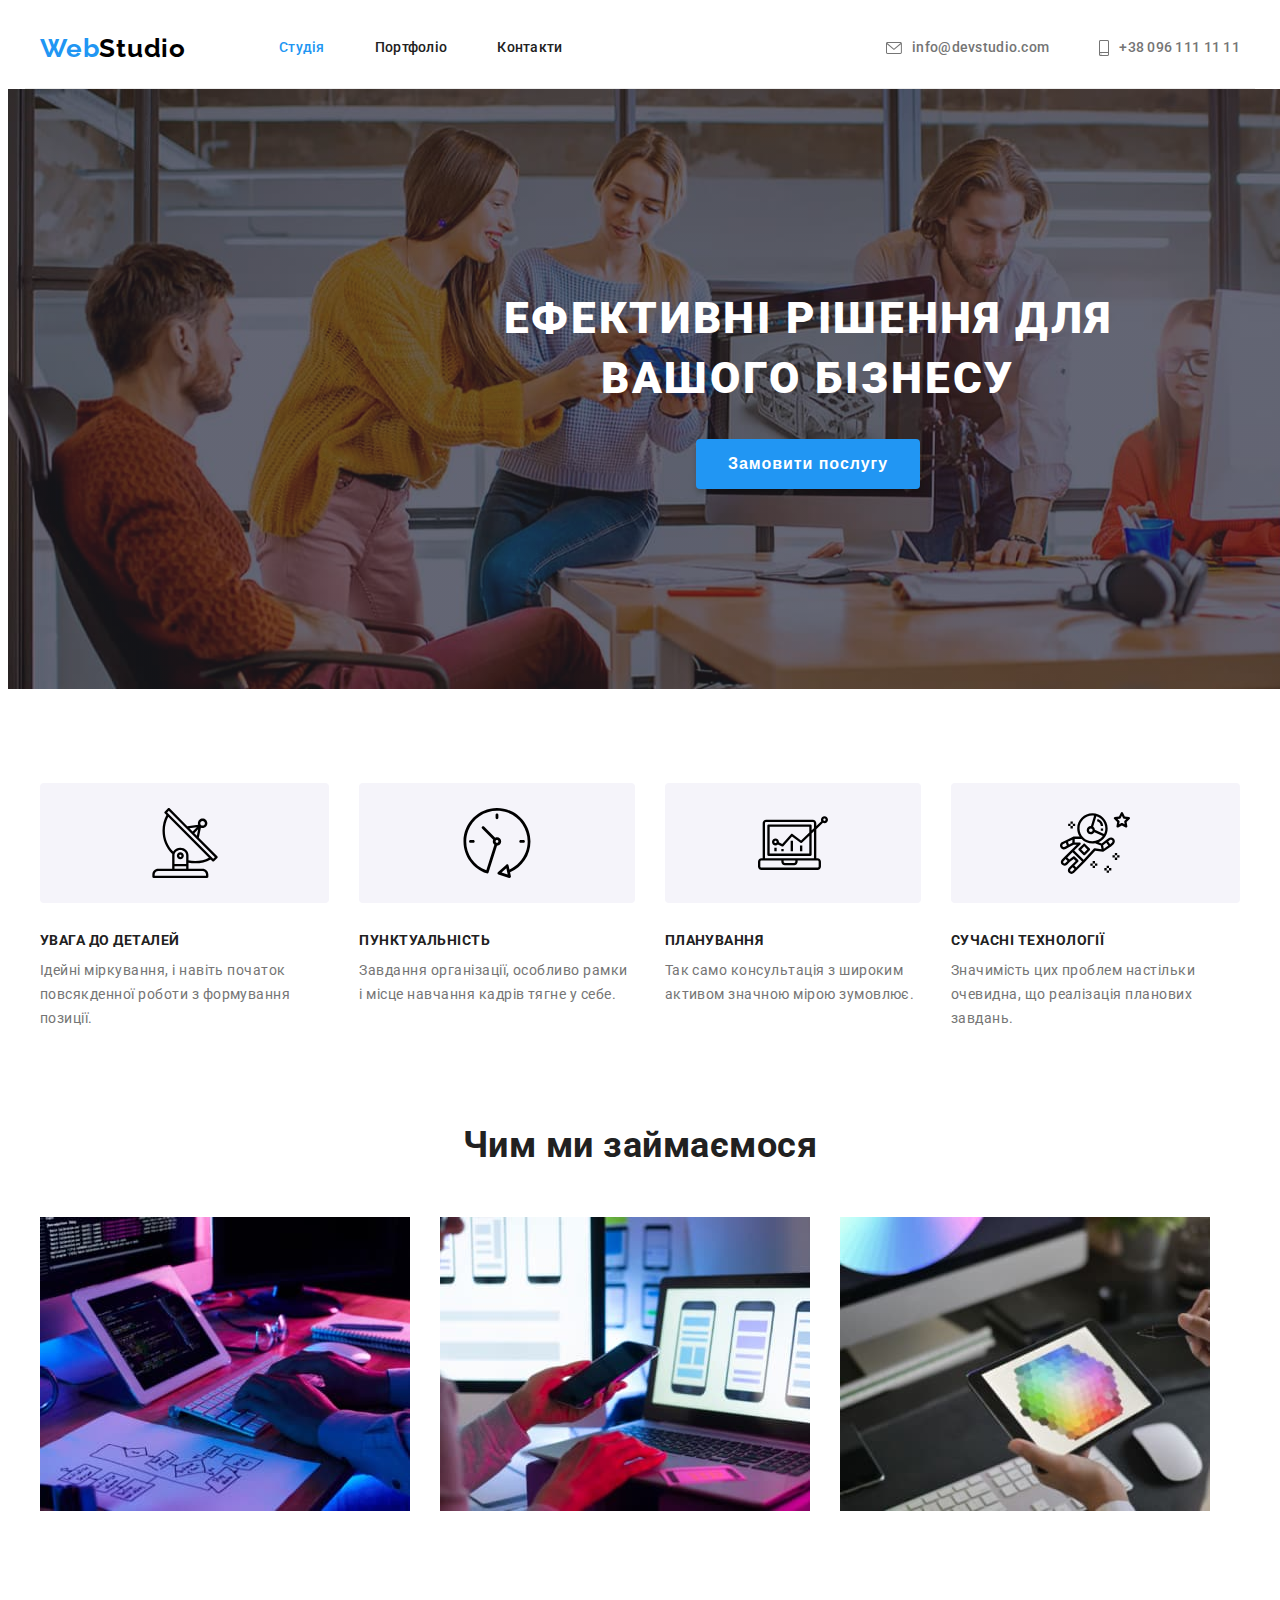
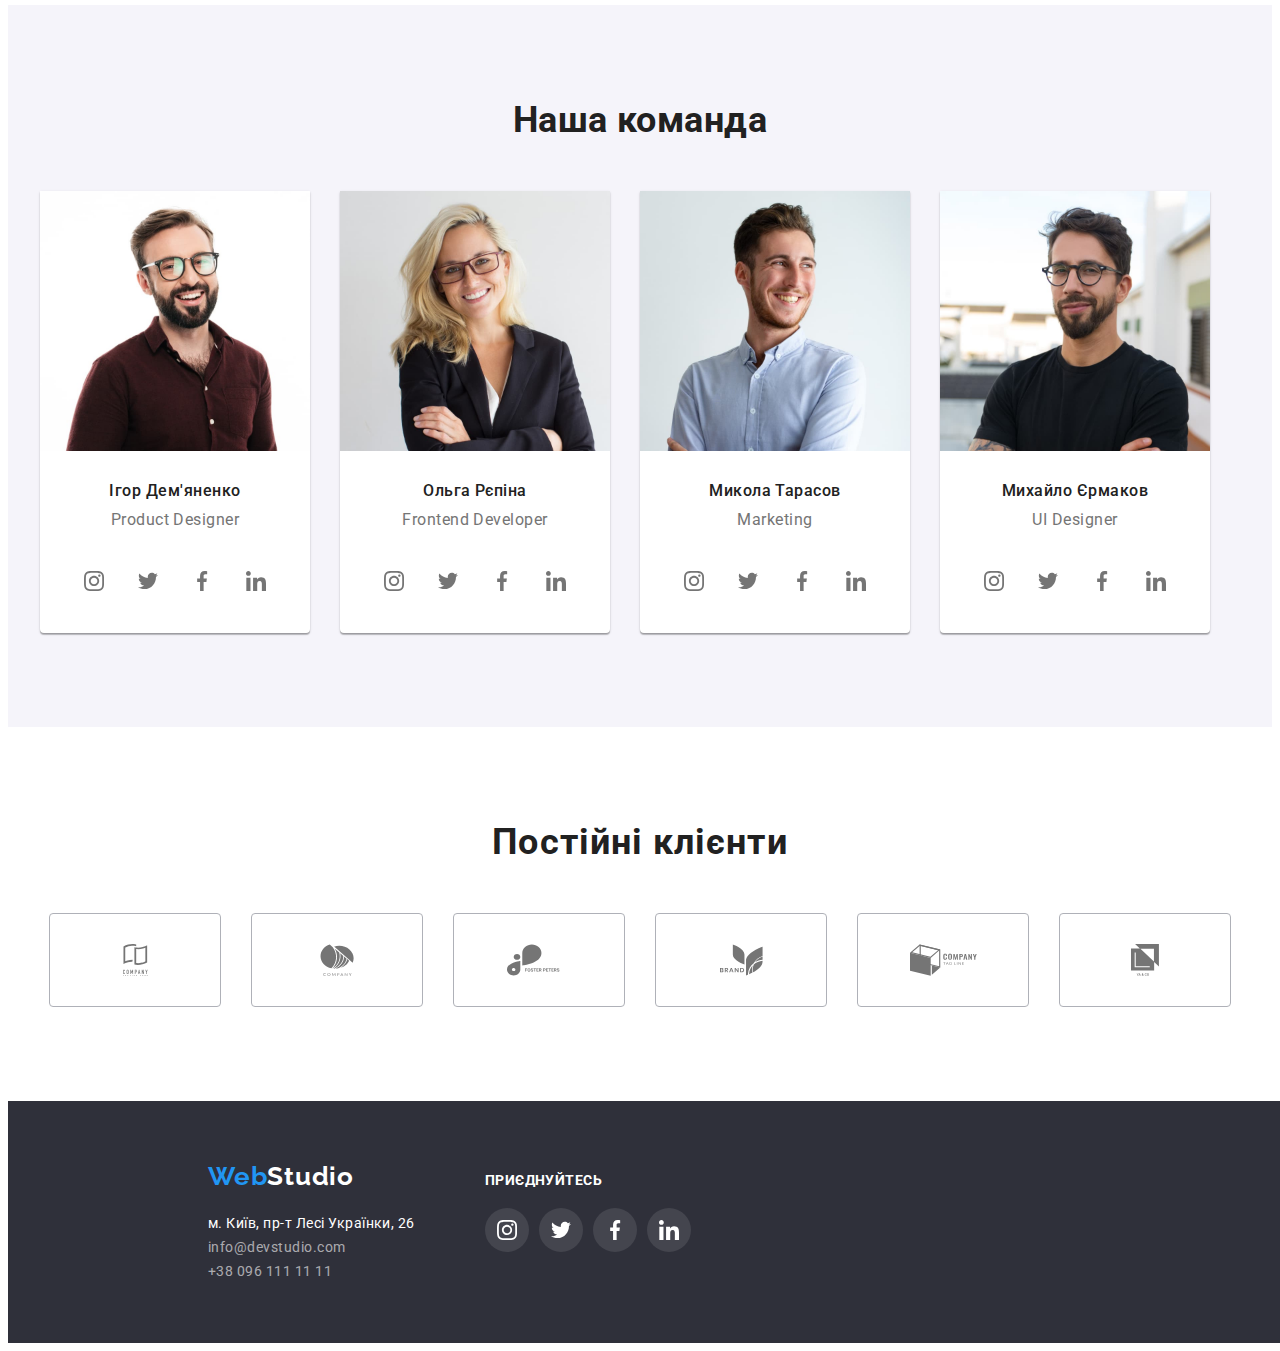
==== index.html @ c9e6741e "клонував реп №4" ====
<!DOCTYPE html>
<html lang="uk">
  <head>
    <meta charset="UTF-8" />
    <meta http-equiv="X-UA-Compatible" content="IE=edge" />
    <meta name="viewport" content="width=device-width, initial-scale=1.0" />
    <title>WebStudio</title>
    <link rel="preconnect" href="https://fonts.googleapis.com" />
    <link rel="preconnect" href="https://fonts.gstatic.com" crossorigin />
    <link rel="stylesheet" href="
    <link
      rel="stylesheet"
      href="https://cdnjs.cloudflare.com/ajax/libs/modern-normalize/2.0.0/modern-normalize.min.css"
      integrity="sha512-4xo8blKMVCiXpTaLzQSLSw3KFOVPWhm/TRtuPVc4WG6kUgjH6J03IBuG7JZPkcWMxJ5huwaBpOpnwYElP/m6wg=="
      crossorigin="anonymous"
      referrerpolicy="no-referrer"
    />
    <link
      href="https://fonts.googleapis.com/css2?family=Raleway:wght@700&family=Roboto:wght@400;500;700;900&display=swap"
      rel="stylesheet"
    />
    <link rel="stylesheet" href="./style/style.css" />
  </head>
  <body>
    <!-- ------------Шапка-------- -->
    <header class="header container">
      <div class="header_nav">
        <nav class="nav">
          <a class="logo link" href="/index.html"
            ><span class="logo_color">Web</span>Studio</a
          >
          <ul class="header_list_link list">
            <li>
              <a class="nav-link link current" href="./index.html">Студія</a>
            </li>
            <li>
              <a class="nav-link link" href="./portfolio.html">Портфоліо</a>
            </li>
            <li><a class="nav-link link" href="">Контакти</a></li>
          </ul>
        </nav>
        <div class="header_contacts">
          <a class="nav-contacts link" href="mailto:info@devstudio.com">
            <svg class="icon_contact" width="16" height="12">
              <use href="./images/symbol-defs.svg#icon_mail"></use>
            </svg>
            info@devstudio.com</a
          >

          <a class="nav-contacts link" href="tel:+380961111111"
            ><svg class="icon_contact" width="10" height="16">
              <use href="./images/symbol-defs.svg#icon_tel"></use>
            </svg>
            +38 096 111 11 11</a
          >
        </div>
      </div>
    </header>
    <!-- ------------Шапка-------- -->
    <main>
      <!-- Секція герой------------ -->
      <section class="hero">
        <div class="container">
          <h1 class="hero_title">
            Ефективні рішення для<br />
            вашого бізнесу
          </h1>
          <button class="hero-btn" type="button">Замовити послугу</button>
        </div>
      </section>
      <!-- Секція герой------------ -->
      <!-- Секція особливості----- -->
      <section class="features section">
        <h2 class="visually-hidden">Особливості</h2>
        <div class="container">
          <ul class="features_list list">
            <li>
              <div class="icon_container">
                <svg class="features_icon" width="70" height="70">
                  <use href="./images/symbol-defs.svg#icon_antena"></use>
                </svg>
              </div>
              <h3 class="features-title">УВАГА ДО ДЕТАЛЕЙ</h3>
              <p class="features-text">
                Ідейні міркування, і навіть початок повсякденної роботи з
                формування позиції.
              </p>
            </li>
            <li>
              <div class="icon_container">
                <svg class="features_icon" width="70" height="70">
                  <use href="./images/symbol-defs.svg#icon_clock"></use>
                </svg>
              </div>
              <h3 class="features-title">ПУНКТУАЛЬНІСТЬ</h3>
              <p class="features-text">
                Завдання організації, особливо рамки і місце навчання кадрів
                тягне у себе.
              </p>
            </li>
            <li>
              <div class="icon_container">
                <svg class="features_icon" width="70" height="70">
                  <use href="./images/symbol-defs.svg#icon_diagram"></use>
                </svg>
              </div>
              <h3 class="features-title">ПЛАНУВАННЯ</h3>
              <p class="features-text">
                Так само консультація з широким активом значною мірою зумовлює.
              </p>
            </li>
            <li>
              <div class="icon_container">
                <svg class="features_icon" width="70" height="70">
                  <use href="./images/symbol-defs.svg#icon_astronaut"></use>
                </svg>
              </div>
              <h3 class="features-title">СУЧАСНІ ТЕХНОЛОГІЇ</h3>
              <p class="features-text">
                Значимість цих проблем настільки очевидна, що реалізація
                планових завдань.
              </p>
            </li>
          </ul>
        </div>
      </section>
      <!-- Секція особливості----- -->
      <!-- Секція чим займаємось----- -->
      <section class="about">
        <div class="container">
          <h2 class="about-title">Чим ми займаємося</h2>
          <ul class="about-list list">
            <li>
              <img src="./images/about_img_1.jpg" width="370" alt="Компютери" />
            </li>
            <li>
              <img src="./images/about_img_2.jpg" width="370" alt="Алгоритми" />
            </li>
            <li>
              <img src="./images/about_img_3.jpg" width="370" alt="Графіка" />
            </li>
          </ul>
        </div>
      </section>
      <!-- Секція чим займаємось----- -->
      <!-- Секція команда----- -->
      <section class="team section">
        <div class="container">
          <h2 class="team-title">Наша команда</h2>
          <ul class="team-list list">
            <li class="team_list_item">
              <img
                src="./images/card_photo_1.jpg"
                width="270"
                alt="Фото працівника"
              />
              <h3 class="card-title">Ігор Дем'яненко</h3>
              <p class="card-text">Product Designer</p>
              <ul class="team_social_list list">
                <li class="team_social_item">
                  <a
                    class="team_social_link"
                    href="https://www.instagram.com/"
                    target="_blank"
                    rel="no-referrer noopener nofollow"
                  >
                    <svg class="team_social_icon" width="20" height="20">
                      <use href="/images/symbol-defs.svg#icon_instagram"></use>
                    </svg>
                  </a>
                </li>
                <li class="team_social_item">
                  <a
                    class="team_social_link"
                    href="https://twitter.com/home"
                    target="_blank"
                    rel="no-referrer noopener nofollow"
                  >
                    <svg class="team_social_icon" width="20" height="20">
                      <use href="/images/symbol-defs.svg#icon_twitter"></use>
                    </svg>
                  </a>
                </li>
                <li class="team_social_item">
                  <a
                    class="team_social_link"
                    href="https://www.facebook.com/"
                    target="_blank"
                    rel="no-referrer noopener nofollow"
                  >
                    <svg class="team_social_icon" width="20" height="20">
                      <use href="/images/symbol-defs.svg#icon_facebook"></use>
                    </svg>
                  </a>
                </li>
                <li class="team_social_item">
                  <a
                    class="team_social_link"
                    href="https://www.linkedin.com/"
                    target="_blank"
                    rel="no-referrer noopener nofollow"
                  >
                    <svg class="team_social_icon" width="20" height="20">
                      <use href="/images/symbol-defs.svg#icon_linkedin"></use>
                    </svg>
                  </a>
                </li>
              </ul>
            </li>
            <li class="team_list_item">
              <img
                src="./images/card_photo_2.jpg"
                width="270"
                alt="Фото працівника"
              />
              <h3 class="card-title">Ольга Рєпіна</h3>
              <p class="card-text">Frontend Developer</p>
              <ul class="team_social_list list">
                <li class="team_social_item">
                  <a
                    class="team_social_link"
                    href="https://www.instagram.com/"
                    target="_blank"
                    rel="no-referrer noopener nofollow"
                  >
                    <svg class="team_social_icon" width="20" height="20">
                      <use href="/images/symbol-defs.svg#icon_instagram"></use>
                    </svg>
                  </a>
                </li>
                <li class="team_social_item">
                  <a
                    class="team_social_link"
                    href="https://twitter.com/home"
                    target="_blank"
                    rel="no-referrer noopener nofollow"
                  >
                    <svg class="team_social_icon" width="20" height="20">
                      <use href="/images/symbol-defs.svg#icon_twitter"></use>
                    </svg>
                  </a>
                </li>
                <li class="team_social_item">
                  <a
                    class="team_social_link"
                    href="https://www.facebook.com/"
                    target="_blank"
                    rel="no-referrer noopener nofollow"
                  >
                    <svg class="team_social_icon" width="20" height="20">
                      <use href="/images/symbol-defs.svg#icon_facebook"></use>
                    </svg>
                  </a>
                </li>
                <li class="team_social_item">
                  <a
                    class="team_social_link"
                    href="https://www.linkedin.com/"
                    target="_blank"
                    rel="no-referrer noopener nofollow"
                  >
                    <svg class="team_social_icon" width="20" height="20">
                      <use href="/images/symbol-defs.svg#icon_linkedin"></use>
                    </svg>
                  </a>
                </li>
              </ul>
            </li>
            <li class="team_list_item">
              <img
                src="./images/card_photo_3.jpg"
                width="270"
                alt="Фото працівника"
              />
              <h3 class="card-title">Микола Тарасов</h3>
              <p class="card-text">Marketing</p>
              <ul class="team_social_list list">
                <li class="team_social_item">
                  <a
                    class="team_social_link"
                    href="https://www.instagram.com/"
                    target="_blank"
                    rel="no-referrer noopener nofollow"
                  >
                    <svg class="team_social_icon" width="20" height="20">
                      <use href="/images/symbol-defs.svg#icon_instagram"></use>
                    </svg>
                  </a>
                </li>
                <li class="team_social_item">
                  <a
                    class="team_social_link"
                    href="https://twitter.com/home"
                    target="_blank"
                    rel="no-referrer noopener nofollow"
                  >
                    <svg class="team_social_icon" width="20" height="20">
                      <use href="/images/symbol-defs.svg#icon_twitter"></use>
                    </svg>
                  </a>
                </li>
                <li class="team_social_item">
                  <a
                    class="team_social_link"
                    href="https://www.facebook.com/"
                    target="_blank"
                    rel="no-referrer noopener nofollow"
                  >
                    <svg class="team_social_icon" width="20" height="20">
                      <use href="/images/symbol-defs.svg#icon_facebook"></use>
                    </svg>
                  </a>
                </li>
                <li class="team_social_item">
                  <a
                    class="team_social_link"
                    href="https://www.linkedin.com/"
                    target="_blank"
                    rel="no-referrer noopener nofollow"
                  >
                    <svg class="team_social_icon" width="20" height="20">
                      <use href="/images/symbol-defs.svg#icon_linkedin"></use>
                    </svg>
                  </a>
                </li>
              </ul>
            </li>
            <li class="team_list_item">
              <img
                src="./images/card_photo_4.jpg"
                width="270"
                alt="Фото працівника"
              />
              <h3 class="card-title">Михайло Єрмаков</h3>
              <p class="card-text">UI Designer</p>
              <ul class="team_social_list list">
                <li class="team_social_item">
                  <a
                    class="team_social_link"
                    href="https://www.instagram.com/"
                    target="_blank"
                    rel="no-referrer noopener nofollow"
                  >
                    <svg class="team_social_icon" width="20" height="20">
                      <use href="./images/symbol-defs.svg#icon_instagram"></use>
                    </svg>
                  </a>
                </li>
                <li class="team_social_item">
                  <a
                    class="team_social_link"
                    href="https://twitter.com/home"
                    target="_blank"
                    rel="no-referrer noopener nofollow"
                  >
                    <svg class="team_social_icon" width="20" height="20">
                      <use href="./images/symbol-defs.svg#icon_twitter"></use>
                    </svg>
                  </a>
                </li>
                <li class="team_social_item">
                  <a
                    class="team_social_link"
                    href="https://www.facebook.com/"
                    target="_blank"
                    rel="no-referrer noopener nofollow"
                  >
                    <svg class="team_social_icon" width="20" height="20">
                      <use href="./images/symbol-defs.svg#icon_facebook"></use>
                    </svg>
                  </a>
                </li>
                <li class="team_social_item">
                  <a
                    class="team_social_link"
                    href="https://www.linkedin.com/"
                    target="_blank"
                    rel="no-referrer noopener nofollow"
                  >
                    <svg class="team_social_icon" width="20" height="20">
                      <use href="./images/symbol-defs.svg#icon_linkedin"></use>
                    </svg>
                  </a>
                </li>
              </ul>
            </li>
          </ul>
        </div>
      </section>
      <!-- Секція команда----- -->
      <!-- Наші клієнти--------- -->
      <section class="clients section">
        <div class="container">
          <h2 class="clients_title">Постійні клієнти</h2>
          <ul class="clients_list list">
            <li class="clients_list_item">
              <div class="clients_container">
                <a
                  class="clients_link link"
                  href=""
                  target="_blank"
                  rel="no-referrer nofollow noopener"
                >
                  <svg class="clients_icon" width="25" height="32">
                    <use
                      href="./images/symbol-defs.svg#icon_logo_clients_1"
                    ></use>
                  </svg>
                </a>
              </div>
            </li>
            <li class="clients_list_item">
              <div class="clients_container">
                <a
                  class="clients_link link"
                  href=""
                  target="_blank"
                  rel="no-referrer nofollow noopener"
                >
                  <svg class="clients_icon" width="34" height="32">
                    <use
                      href="./images/symbol-defs.svg#icon_logo_clients_2"
                    ></use>
                  </svg>
                </a>
              </div>
            </li>
            <li class="clients_list_item">
              <div class="clients_container">
                <a
                  class="clients_link link"
                  href=""
                  target="_blank"
                  rel="no-referrer nofollow noopener"
                >
                  <svg class="clients_icon" width="65" height="32">
                    <use
                      href="./images/symbol-defs.svg#icon_logo_clients_3"
                    ></use>
                  </svg>
                </a>
              </div>
            </li>
            <li class="clients_list_item">
              <div class="clients_container">
                <a
                  class="clients_link link"
                  href=""
                  target="_blank"
                  rel="no-referrer nofollow noopener"
                >
                  <svg class="clients_icon" width="43" height="32">
                    <use
                      href="./images/symbol-defs.svg#icon_logo_clients_4"
                    ></use>
                  </svg>
                </a>
              </div>
            </li>
            <li class="clients_list_item">
              <div class="clients_container">
                <a
                  class="clients_link link"
                  href=""
                  target="_blank"
                  rel="no-referrer nofollow noopener"
                >
                  <svg class="clients_icon" width="67" height="32">
                    <use
                      href="./images/symbol-defs.svg#icon_logo_clients_5"
                    ></use>
                  </svg>
                </a>
              </div>
            </li>
            <li class="clients_list_item">
              <div class="clients_container">
                <a
                  class="clients_link link"
                  href=""
                  target="_blank"
                  rel="no-referrer nofollow noopener"
                >
                  <svg class="clients_icon" width="28" height="32">
                    <use
                      href="./images/symbol-defs.svg#icon_logo_clients_6"
                    ></use>
                  </svg>
                </a>
              </div>
            </li>
          </ul>
        </div>
      </section>
      <!-- Наші клієнти--------- -->
    </main>
    <!-- Підвал----------- -->
    <footer class="footer">
      <div class="container footer_container">
        <div>
          <a class="logo link logo_footer" href="/index.html"
            ><span class="logo_color">Web</span>Studio</a
          >
          <address class="footer-address">
            <a
              class="footer-link link"
              href="https://goo.gl/maps/j4G2z85VACKS4YgW9"
              target="_blank"
              rel="nofollow
          norefferer noopener"
              >м. Київ, пр-т Лесі Українки, 26</a
            ><br />
            <a class="link footer-contacts" href="mailto:info@devstudio.com"
              >info@devstudio.com</a
            ><br />
            <a class="link footer-contacts" href="tel:+380961111111"
              >+38 096 111 11 11</a
            >
          </address>
        </div>
        <div class="footer_social_container">
          <h3 class="footer_social_title">Приєднуйтесь</h3>
                        <ul class="team_social_list list">
                <li class="team_social_item">
                  <a
                    class="team_social_link footer_social link"
                    href="https://www.instagram.com/"
                    target="_blank"
                    rel="no-referrer noopener nofollow"
                  >
                    <svg class="team_social_icon" width="20" height="20">
                      <use href="./images/symbol-defs.svg#icon_instagram"></use>
                    </svg>
                  </a>
                </li>
                <li class="team_social_item">
                  <a
                    class="team_social_link footer_social link"
                    href="https://twitter.com/home"
                    target="_blank"
                    rel="no-referrer noopener nofollow"
                  >
                    <svg class="team_social_icon" width="20" height="20">
                      <use href="./images/symbol-defs.svg#icon_twitter"></use>
                    </svg>
                  </a>
                </li>
                <li class="team_social_item">
                  <a
                    class="team_social_link footer_social link"
                    href="https://www.facebook.com/"
                    target="_blank"
                    rel="no-referrer noopener nofollow"
                  >
                    <svg class="team_social_icon" width="20" height="20">
                      <use href="./images/symbol-defs.svg#icon_facebook"></use>
                    </svg>
                  </a>
                </li>
                <li class="team_social_item">
                  <a
                    class="team_social_link footer_social link"
                    href="https://www.linkedin.com/"
                    target="_blank"
                    rel="no-referrer noopener nofollow"
                  >
                    <svg class="team_social_icon" width="20" height="20">
                      <use href="./images/symbol-defs.svg#icon_linkedin"></use>
                    </svg>
                  </a>
                </li>
              </ul>
            </li>
          </ul>
        </div>
      </div>
    </footer>
  </body>
</html>
---- style/style.css ----
:root {
  --primary-color: #212121;
  --secondary-color: #ffffff;
  --text-color: #757575;
  --accent-color: #2196f3;
  --typical-padding: 94px;
}
p,
h1,
h2,
h3,
h4,
h5,
h6 {
  margin: 0;
}

ul,
ol {
  margin: 0;
  padding-left: 0;
  list-style: none;
}
img {
  display: block;
}

button {
  cursor: pointer;
}
/* section {
  width: 1600px;
} */
.link {
  text-decoration: none;
}
.link.current {
  color: var(--accent-color);
}
.list {
  list-style: none;
}
.visually-hidden {
  position: absolute;
  width: 1px;
  height: 1px;
  margin: -1px;
  border: 0;
  padding: 0;

  white-space: nowrap;
  clip-path: inset(100%);
  clip: rect(0 0 0 0);
  overflow: hidden;
}
.section {
  padding-top: var(--typical-padding);
  padding-bottom: var(--typical-padding);
}
.container {
  width: 1200px;
  padding: 0px 15px;
  margin: 0 auto;
}
body {
  font-family: "Roboto", sans-serif;
  letter-spacing: 0.03em;

  background: var(--secondary-color);
}
.header {
  border-bottom: 1px solid #ececec;
}
.header_nav {
  display: flex;
  align-items: center;
}
.nav {
  display: flex;
  align-items: center;
}
.logo {
  font-family: "Raleway", sans-serif;
  font-style: normal;
  font-weight: 700;
  font-size: 26px;
  line-height: 1.19;
  letter-spacing: 0.03em;

  color: #000000;
}
.logo:hover,
.logo:focus {
  color: var(--accent-color);
}
.logo_color {
  color: var(--accent-color);
}
/* .footer-logo-color {
  color: var(--secondary-color);
} */
.header_list_link {
  display: flex;
  margin-left: 93px;
  gap: 50px;
}
.nav-link {
  display: block;
  padding: 32px 0px;

  font-style: normal;
  font-weight: 500;
  font-size: 14px;
  line-height: 1.14;
  letter-spacing: 0.02em;

  color: var(--primary-color);
}
.nav-link:hover,
.nav-link:focus {
  color: var(--accent-color);
}
.header_contacts {
  display: flex;
  margin-left: auto;
  gap: 50px;
}
.nav-contacts {
  display: flex;
  align-items: center;
  justify-content: center;

  font-style: normal;
  font-weight: 500;
  font-size: 14px;
  line-height: 1.14;
  letter-spacing: 0.02em;

  fill: currentColor;
  color: var(--text-color);
}
.nav-contacts:hover,
.nav-contacts:focus {
  color: var(--accent-color);
}
.icon_contact {
  margin-right: 10px;
}
.hero {
  padding-top: 200px;
  padding-bottom: 200px;
  margin: 0 auto;
  width: 1600px;

  background-color: #c4c4c4;
  background-image: linear-gradient(
      rgba(47, 48, 58, 0.4),
      rgba(47, 48, 58, 0.4)
    ),
    url(/images/hero_img.jpg);
  background-repeat: no-repeat;
  background-size: cover;
}
.hero_title {
  margin-bottom: 30px;

  font-style: normal;
  font-weight: 900;
  font-size: 44px;
  line-height: 1.36;
  text-align: center;
  letter-spacing: 0.06em;
  text-transform: uppercase;

  color: var(--secondary-color);
}
.hero-btn {
  padding: 10px 32px;
  margin: 0px auto;

  font-style: normal;
  font-weight: 700;
  font-size: 16px;
  line-height: 1.88;
  display: flex;
  align-items: center;
  text-align: center;
  letter-spacing: 0.06em;

  color: var(--secondary-color);
  background: var(--accent-color);
  box-shadow: 0px 4px 4px rgba(0, 0, 0, 0.15);
  border-radius: 4px;
  border: none;
}
.features_list {
  display: flex;
  gap: 30px;
}
.icon_container {
  display: flex;
  align-items: center;
  justify-content: center;

  width: 100%;
  height: 120px;
  margin-bottom: 30px;

  background: #f5f4fa;
  border-radius: 4px;
}
.features-title {
  margin-bottom: 10px;

  font-style: normal;
  font-weight: 700;
  font-size: 14px;
  line-height: 1.14;
  text-transform: uppercase;

  color: var(--primary-color);
}
.features-text {
  font-style: normal;
  font-weight: 400;
  font-size: 14px;
  line-height: 1.71;

  color: var(--text-color);
}
.about {
  padding-bottom: var(--typical-padding);
}
.about-title {
  margin-bottom: 50px;

  font-style: normal;
  font-weight: 700;
  font-size: 36px;
  line-height: 1.17;
  text-align: center;

  color: var(--primary-color);
}
.about-list {
  display: flex;
  gap: 30px;
}
.team {
  background: #f5f4fa;
}
.team-title {
  margin-bottom: 50px;

  font-style: normal;
  font-weight: 700;
  font-size: 36px;
  line-height: 1.17;
  text-align: center;

  color: var(--primary-color);
}
.team-list {
  display: flex;
  gap: 30px;
}
.team_list_item {
  padding-bottom: 30px;

  background: var(--secondary-color);
  box-shadow: 0px 1px 3px rgba(0, 0, 0, 0.12), 0px 1px 1px rgba(0, 0, 0, 0.14),
    0px 2px 1px rgba(0, 0, 0, 0.2);
  border-radius: 0px 0px 4px 4px;
}
.card-title {
  margin-top: 30px;
  margin-bottom: 10px;

  font-style: normal;
  font-weight: 500;
  font-size: 16px;
  line-height: 1.19;
  text-align: center;

  color: var(--primary-color);
}
.card-text {
  margin-bottom: 30px;

  font-style: normal;
  font-weight: 400;
  font-size: 16px;
  line-height: 1.19;
  text-align: center;

  color: var(--text-color);
}
.team_social_list {
  display: flex;
  align-items: center;
  justify-content: center;
  gap: 10px;

  fill: var(--text-color);
}
.team_social_link {
  display: flex;
  width: 44px;
  height: 44px;
  align-items: center;
  justify-content: center;

  border-radius: 50%;
  background: var(--secondary-color);
  color: var(--text-color);
  fill: currentColor;
  cursor: pointer;
}
.team_social_link:hover,
.team_social_link:focus {
  background-color: var(--accent-color);
  color: var(--secondary-color);
}
.clients_title {
  margin-bottom: 50px;

  font-family: "Roboto";
  font-style: normal;
  font-weight: 700;
  font-size: 36px;
  line-height: 42px;
  text-align: center;
  letter-spacing: 0.03em;

  color: var(--primary-color);
}
.clients_list {
  display: flex;
  align-items: center;
  justify-content: center;
  gap: 30px;
}
.clients_container {
  display: flex;
  align-items: center;
  justify-content: center;

  width: 170px;
  height: 92px;

  border: 1px solid #afb1b8;
  border-radius: 4px;
}
.clients_link {
  display: flex;
  align-items: center;
  justify-content: center;
  padding: 16px 32px;

  width: 106px;
  height: 60px;

  color: var(--text-color);
  fill: currentColor;
}
.clients_link:hover,
.clients_link:focus {
  color: var(--accent-color);
  fill: currentColor;
}
.clients_container:hover,
.clients_container:focus {
  border-color: var(--accent-color);
  fill: var(--accent-color);
}
.footer {
  padding-top: 60px;
  padding-bottom: 60px;
  width: 1600px;
  margin: 0 auto;
  background: #2f303a;
}
.footer_container {
  display: flex;
  align-items: baseline;
}
.logo_footer {
  display: inline-block;
  margin-bottom: 20px;

  color: var(--secondary-color);
}
.footer-link {
  margin-bottom: 9px;

  font-style: normal;
  font-weight: 400;
  font-size: 14px;
  line-height: 1.71;

  color: var(--secondary-color);
}
.footer-link:hover,
.footer-link:focus {
  color: var(--accent-color);
}
.footer-contacts {
  font-style: normal;
  font-weight: 400;
  font-size: 14px;
  line-height: 1.71;

  color: rgba(255, 255, 255, 0.6);
}
.footer-contacts:hover,
.footer-contacts:focus {
  color: var(--accent-color);
}
.footer_social_container {
  margin-left: 70px;
}
.footer_social_title {
  margin-bottom: 20px;
  font-family: "Roboto";
  font-style: normal;
  font-weight: 700;
  font-size: 14px;
  line-height: 16px;
  letter-spacing: 0.03em;
  text-transform: uppercase;

  color: var(--secondary-color);
}
.footer_social {
  background: rgba(255, 255, 255, 0.1);
  color: var(--secondary-color);
  fill: currentColor;
}
/* ---------Портфоліо---------------------- */
.portfolio {
  padding-top: var(--typical-padding);
  padding-bottom: var(--typical-padding);
}
.filter-list {
  margin-bottom: 34px;

  display: flex;
  gap: 8px;
  justify-content: center;
}
.filter-btn {
  padding: 6px 22px;
  font-family: "Roboto", sans-serif;
  font-style: normal;
  font-weight: 500;
  font-size: 16px;
  line-height: 1.62;
  text-align: center;

  color: var(--primary-color);
  background: #f5f4fa;
  border: none;
}
.filter-btn:hover,
.filter-btn:focus {
  color: var(--secondary-color);
  background-color: var(--accent-color);
  box-shadow: 0px 3px 1px rgba(0, 0, 0, 0.1), 0px 1px 2px rgba(0, 0, 0, 0.08),
    0px 2px 2px rgba(0, 0, 0, 0.12);
  border-radius: 4px;
}
.gallery-list {
  display: flex;
  flex-wrap: wrap;
  justify-content: space-between;
  flex-basis: calc((100% - 30px) / 3);
}
.gallery-link {
  display: inline-block;
  padding-bottom: 20px;
}
.gallery-link:hover,
.gallery-link:focus {
  box-shadow: 0px 1px 1px rgba(0, 0, 0, 0.12), 0px 4px 4px rgba(0, 0, 0, 0.06),
    1px 4px 6px rgba(0, 0, 0, 0.16);
}
.gallery-list-item {
  margin-bottom: 30px;
  background: var(--secondary-color);
  border-bottom: 1px solid #eeeeee;
}
.gallery-list-item:nth-last-child(-n + 3) {
  margin-bottom: 0px;
}
.gallery-title {
  margin: 20px 24px 4px;
  margin-bottom: 4px;

  font-style: normal;
  font-weight: 700;
  font-size: 18px;
  line-height: 2;
  letter-spacing: 0.06em;

  color: var(--primary-color);
}
.gallery-text {
  margin: 0px 24px;

  font-style: normal;
  font-weight: 400;
  font-size: 16px;
  line-height: 1.88;

  color: var(--text-color);
}
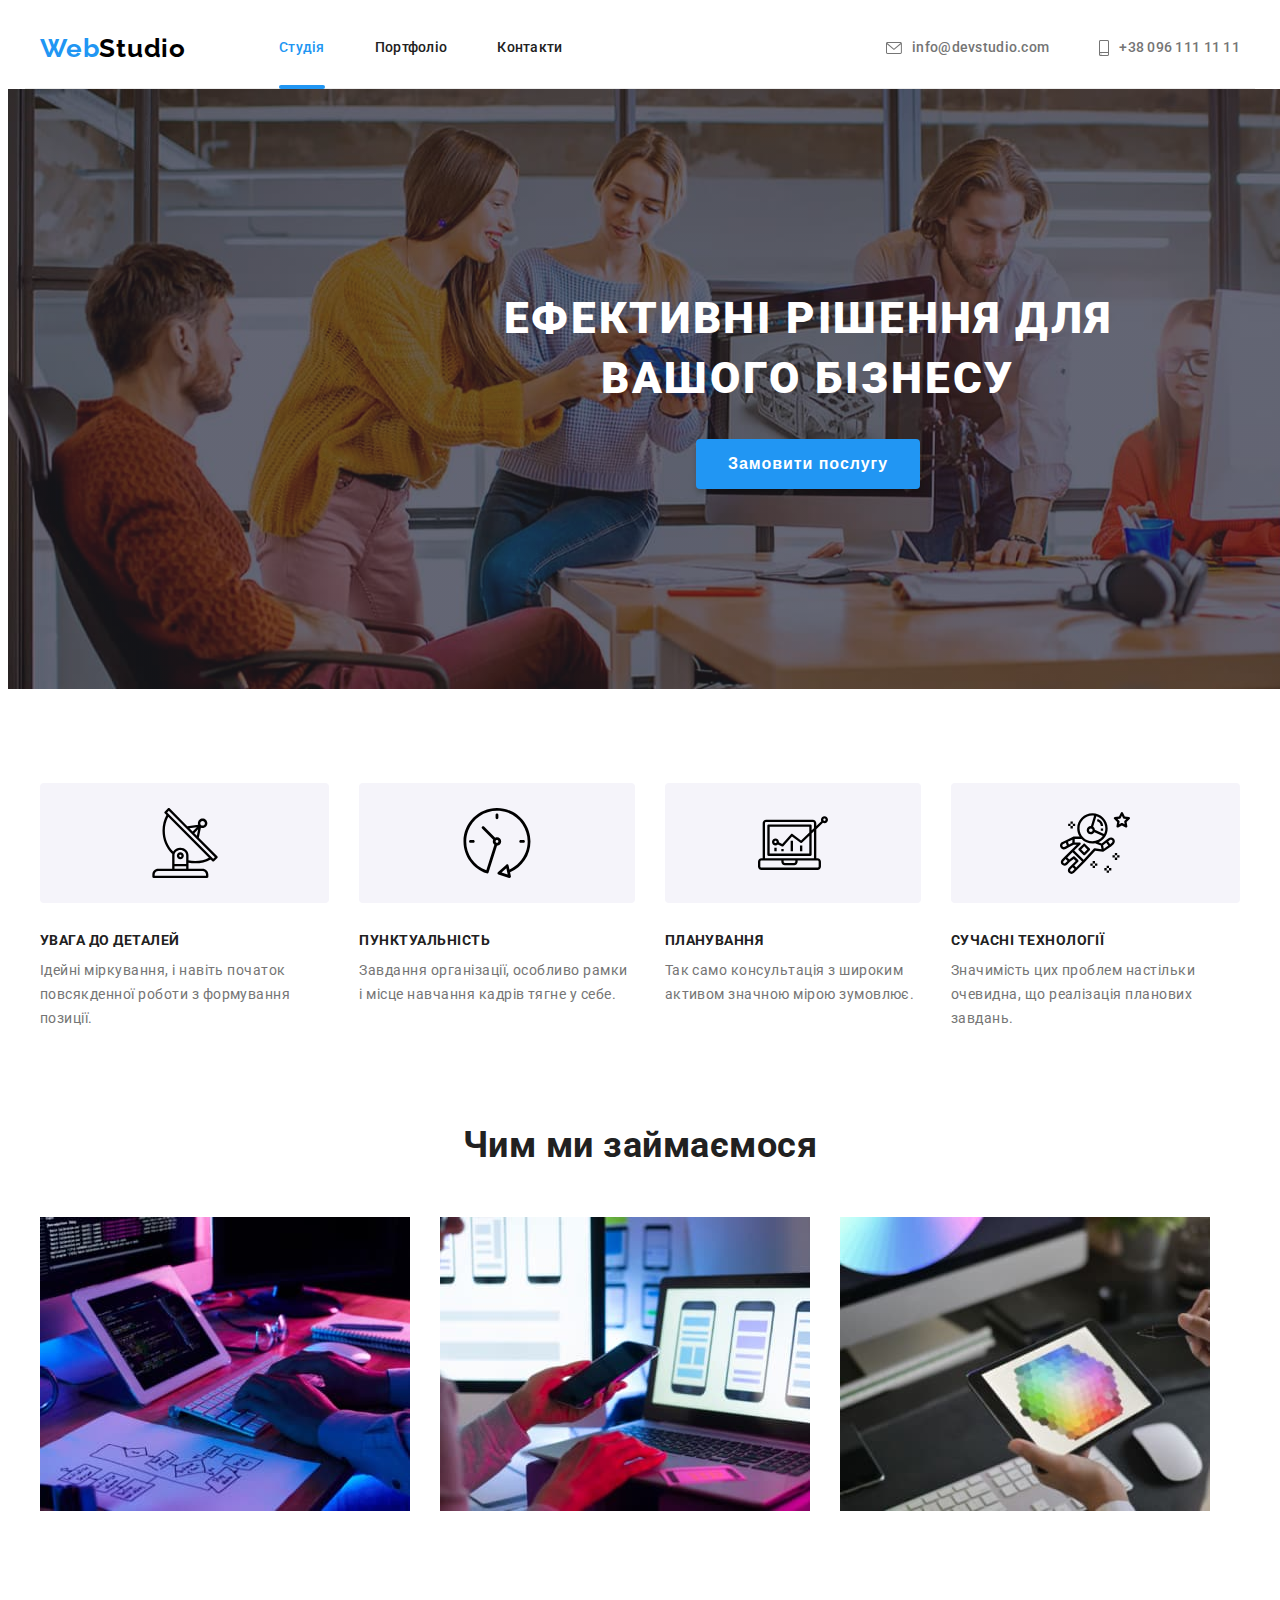
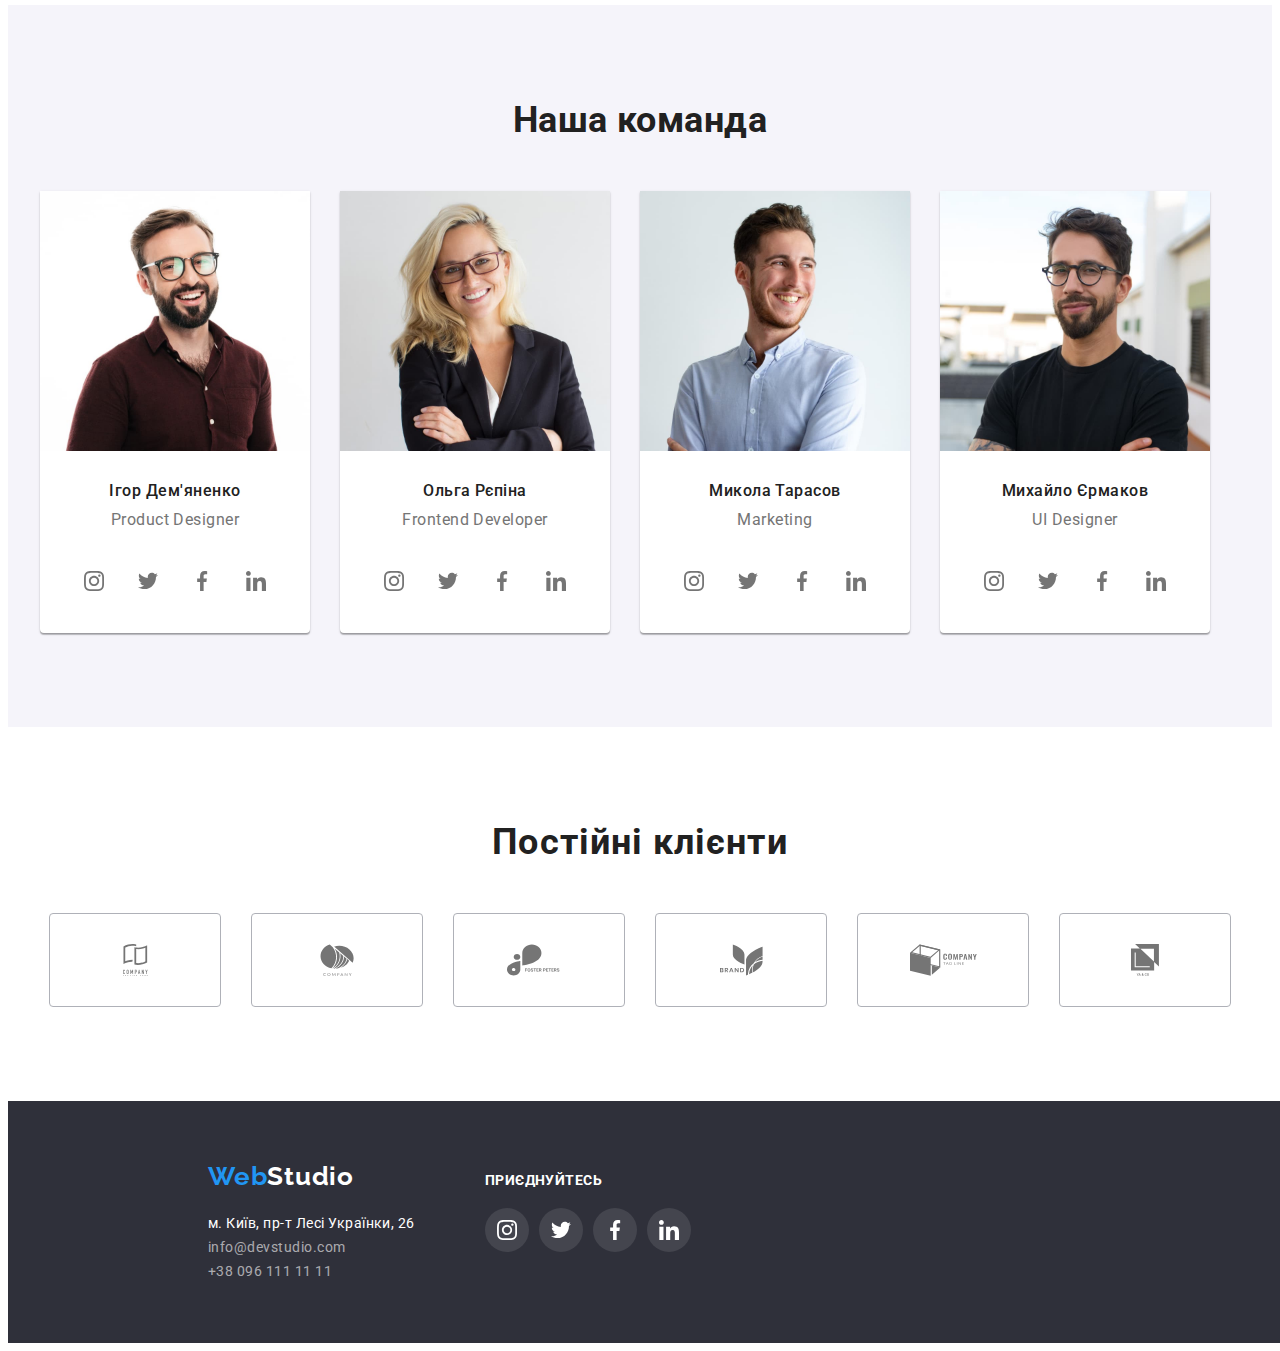
==== commit 600a2c5d: "модальне вікно" ====
--- a/index.html
+++ b/index.html
@@ -65,7 +65,18 @@
             Ефективні рішення для<br />
             вашого бізнесу
           </h1>
-          <button class="hero-btn" type="button">Замовити послугу</button>
+          <button class="hero-btn" type="button" data-modal-open>
+            Замовити послугу
+          </button>
+          <div class="backdrop is-hidden" data-modal>
+            <div class="modal">
+              <button class="modal_btn_close" type="button" data-modal-close>
+                <svg width="11" height="11">
+                  <use href="./images/symbol-defs.svg#icon_close"></use>
+                </svg>
+              </button>
+            </div>
+          </div>
         </div>
       </section>
       <!-- Секція герой------------ -->
@@ -520,60 +531,59 @@
         </div>
         <div class="footer_social_container">
           <h3 class="footer_social_title">Приєднуйтесь</h3>
-                        <ul class="team_social_list list">
-                <li class="team_social_item">
-                  <a
-                    class="team_social_link footer_social link"
-                    href="https://www.instagram.com/"
-                    target="_blank"
-                    rel="no-referrer noopener nofollow"
-                  >
-                    <svg class="team_social_icon" width="20" height="20">
-                      <use href="./images/symbol-defs.svg#icon_instagram"></use>
-                    </svg>
-                  </a>
-                </li>
-                <li class="team_social_item">
-                  <a
-                    class="team_social_link footer_social link"
-                    href="https://twitter.com/home"
-                    target="_blank"
-                    rel="no-referrer noopener nofollow"
-                  >
-                    <svg class="team_social_icon" width="20" height="20">
-                      <use href="./images/symbol-defs.svg#icon_twitter"></use>
-                    </svg>
-                  </a>
-                </li>
-                <li class="team_social_item">
-                  <a
-                    class="team_social_link footer_social link"
-                    href="https://www.facebook.com/"
-                    target="_blank"
-                    rel="no-referrer noopener nofollow"
-                  >
-                    <svg class="team_social_icon" width="20" height="20">
-                      <use href="./images/symbol-defs.svg#icon_facebook"></use>
-                    </svg>
-                  </a>
-                </li>
-                <li class="team_social_item">
-                  <a
-                    class="team_social_link footer_social link"
-                    href="https://www.linkedin.com/"
-                    target="_blank"
-                    rel="no-referrer noopener nofollow"
-                  >
-                    <svg class="team_social_icon" width="20" height="20">
-                      <use href="./images/symbol-defs.svg#icon_linkedin"></use>
-                    </svg>
-                  </a>
-                </li>
-              </ul>
+          <ul class="team_social_list list">
+            <li class="team_social_item">
+              <a
+                class="team_social_link footer_social link"
+                href="https://www.instagram.com/"
+                target="_blank"
+                rel="no-referrer noopener nofollow"
+              >
+                <svg class="team_social_icon" width="20" height="20">
+                  <use href="./images/symbol-defs.svg#icon_instagram"></use>
+                </svg>
+              </a>
+            </li>
+            <li class="team_social_item">
+              <a
+                class="team_social_link footer_social link"
+                href="https://twitter.com/home"
+                target="_blank"
+                rel="no-referrer noopener nofollow"
+              >
+                <svg class="team_social_icon" width="20" height="20">
+                  <use href="./images/symbol-defs.svg#icon_twitter"></use>
+                </svg>
+              </a>
+            </li>
+            <li class="team_social_item">
+              <a
+                class="team_social_link footer_social link"
+                href="https://www.facebook.com/"
+                target="_blank"
+                rel="no-referrer noopener nofollow"
+              >
+                <svg class="team_social_icon" width="20" height="20">
+                  <use href="./images/symbol-defs.svg#icon_facebook"></use>
+                </svg>
+              </a>
+            </li>
+            <li class="team_social_item">
+              <a
+                class="team_social_link footer_social link"
+                href="https://www.linkedin.com/"
+                target="_blank"
+                rel="no-referrer noopener nofollow"
+              >
+                <svg class="team_social_icon" width="20" height="20">
+                  <use href="./images/symbol-defs.svg#icon_linkedin"></use>
+                </svg>
+              </a>
             </li>
           </ul>
         </div>
       </div>
     </footer>
+    <script src="./js/modal.js"></script>
   </body>
 </html>
--- a/style/style.css
+++ b/style/style.css
@@ -4,6 +4,7 @@
   --text-color: #757575;
   --accent-color: #2196f3;
   --typical-padding: 94px;
+  --time-distribution-function: cubic-bezier(0.4, 0, 0.2, 1);
 }
 p,
 h1,
@@ -88,6 +89,7 @@
   letter-spacing: 0.03em;
 
   color: #000000;
+  transition: color 250ms var(--time-distribution-function);
 }
 .logo:hover,
 .logo:focus {
@@ -104,7 +106,18 @@
   margin-left: 93px;
   gap: 50px;
 }
+.current::after {
+  content: "";
+  position: absolute;
+  bottom: -1px;
+  left: 0;
+  width: 100%;
+  height: 4px;
+  background: var(--accent-color);
+  border-radius: 2px;
+}
 .nav-link {
+  position: relative;
   display: block;
   padding: 32px 0px;
 
@@ -115,6 +128,7 @@
   letter-spacing: 0.02em;
 
   color: var(--primary-color);
+  transition: color 250ms var(--time-distribution-function);
 }
 .nav-link:hover,
 .nav-link:focus {
@@ -138,6 +152,7 @@
 
   fill: currentColor;
   color: var(--text-color);
+  transition: color 250ms var(--time-distribution-function);
 }
 .nav-contacts:hover,
 .nav-contacts:focus {
@@ -193,6 +208,7 @@
   border-radius: 4px;
   border: none;
 }
+
 .features_list {
   display: flex;
   gap: 30px;
@@ -311,10 +327,13 @@
   justify-content: center;
 
   border-radius: 50%;
-  background: var(--secondary-color);
+  background-color: var(--secondary-color);
   color: var(--text-color);
   fill: currentColor;
   cursor: pointer;
+
+  transition: color 250ms var(--time-distribution-function),
+    background-color 250ms var(--time-distribution-function);
 }
 .team_social_link:hover,
 .team_social_link:focus {
@@ -350,6 +369,7 @@
 
   border: 1px solid #afb1b8;
   border-radius: 4px;
+  transition: border 250ms var(--time-distribution-function);
 }
 .clients_link {
   display: flex;
@@ -362,6 +382,7 @@
 
   color: var(--text-color);
   fill: currentColor;
+  transition: color 250ms var(--time-distribution-function);
 }
 .clients_link:hover,
 .clients_link:focus {
@@ -399,6 +420,7 @@
   line-height: 1.71;
 
   color: var(--secondary-color);
+  transition: color 250ms var(--time-distribution-function);
 }
 .footer-link:hover,
 .footer-link:focus {
@@ -411,6 +433,7 @@
   line-height: 1.71;
 
   color: rgba(255, 255, 255, 0.6);
+  transition: color 250ms var(--time-distribution-function);
 }
 .footer-contacts:hover,
 .footer-contacts:focus {
@@ -458,8 +481,12 @@
   text-align: center;
 
   color: var(--primary-color);
-  background: #f5f4fa;
+  background-color: #f5f4fa;
   border: none;
+
+  transition: color 250ms var(--time-distribution-function),
+    background-color 250ms var(--time-distribution-function),
+    box-shadow 250ms var(--time-distribution-function);
 }
 .filter-btn:hover,
 .filter-btn:focus {
@@ -475,12 +502,35 @@
   justify-content: space-between;
   flex-basis: calc((100% - 30px) / 3);
 }
+.overlay-text {
+  position: absolute;
+  top: 0;
+  left: 0;
+  font-size: 18px;
+  line-height: 1.56;
+  color: var(--secondary-color);
+  background-color: rgba(33, 150, 243, 0.9);
+  padding: 63px 24px;
+  height: 100%;
+  transform: translateY(100%);
+  overflow: auto;
+  transition: transform 250ms var(--time-distribution-function);
+}
+.overlay {
+  position: relative;
+  overflow: hidden;
+}
 .gallery-link {
   display: inline-block;
   padding-bottom: 20px;
-}
-.gallery-link:hover,
-.gallery-link:focus {
+  transition: box-shadow 250ms var(--time-distribution-function);
+}
+.gallery-link:hover .overlay-text,
+.gallery-link:focus .overlay-text {
+  transform: translateY(0);
+}
+.gallery-link:focus,
+.gallery-link:hover {
   box-shadow: 0px 1px 1px rgba(0, 0, 0, 0.12), 0px 4px 4px rgba(0, 0, 0, 0.06),
     1px 4px 6px rgba(0, 0, 0, 0.16);
 }
@@ -514,3 +564,48 @@
 
   color: var(--text-color);
 }
+/* --------Модальне вікно----------- */
+.backdrop {
+  position: fixed;
+  top: 0;
+  left: 0;
+
+  width: 100%;
+  height: 100%;
+
+  visibility: visible;
+  opacity: 1;
+  background: rgba(0, 0, 0, 0.2);
+  transition: opacity 250ms var(--time-distribution-function);
+}
+.modal {
+  position: absolute;
+  top: 50%;
+  left: 50%;
+
+  width: 528px;
+  height: 581px;
+
+  transform: translate(-50%, -50%);
+  background: var(--secondary-color);
+  box-shadow: 0px 1px 3px rgba(0, 0, 0, 0.12), 0px 1px 1px rgba(0, 0, 0, 0.14),
+    0px 2px 1px rgba(0, 0, 0, 0.2);
+  border-radius: 4px;
+}
+.modal_btn_close {
+  position: absolute;
+  top: 8px;
+  right: 8px;
+
+  width: 30px;
+  height: 30px;
+
+  background: var(--secondary-color);
+  border-radius: 50%;
+  border: 1px solid rgba(0, 0, 0, 0.1);
+}
+.backdrop.is-hidden {
+  opacity: 0;
+  visibility: hidden;
+  pointer-events: none;
+}
